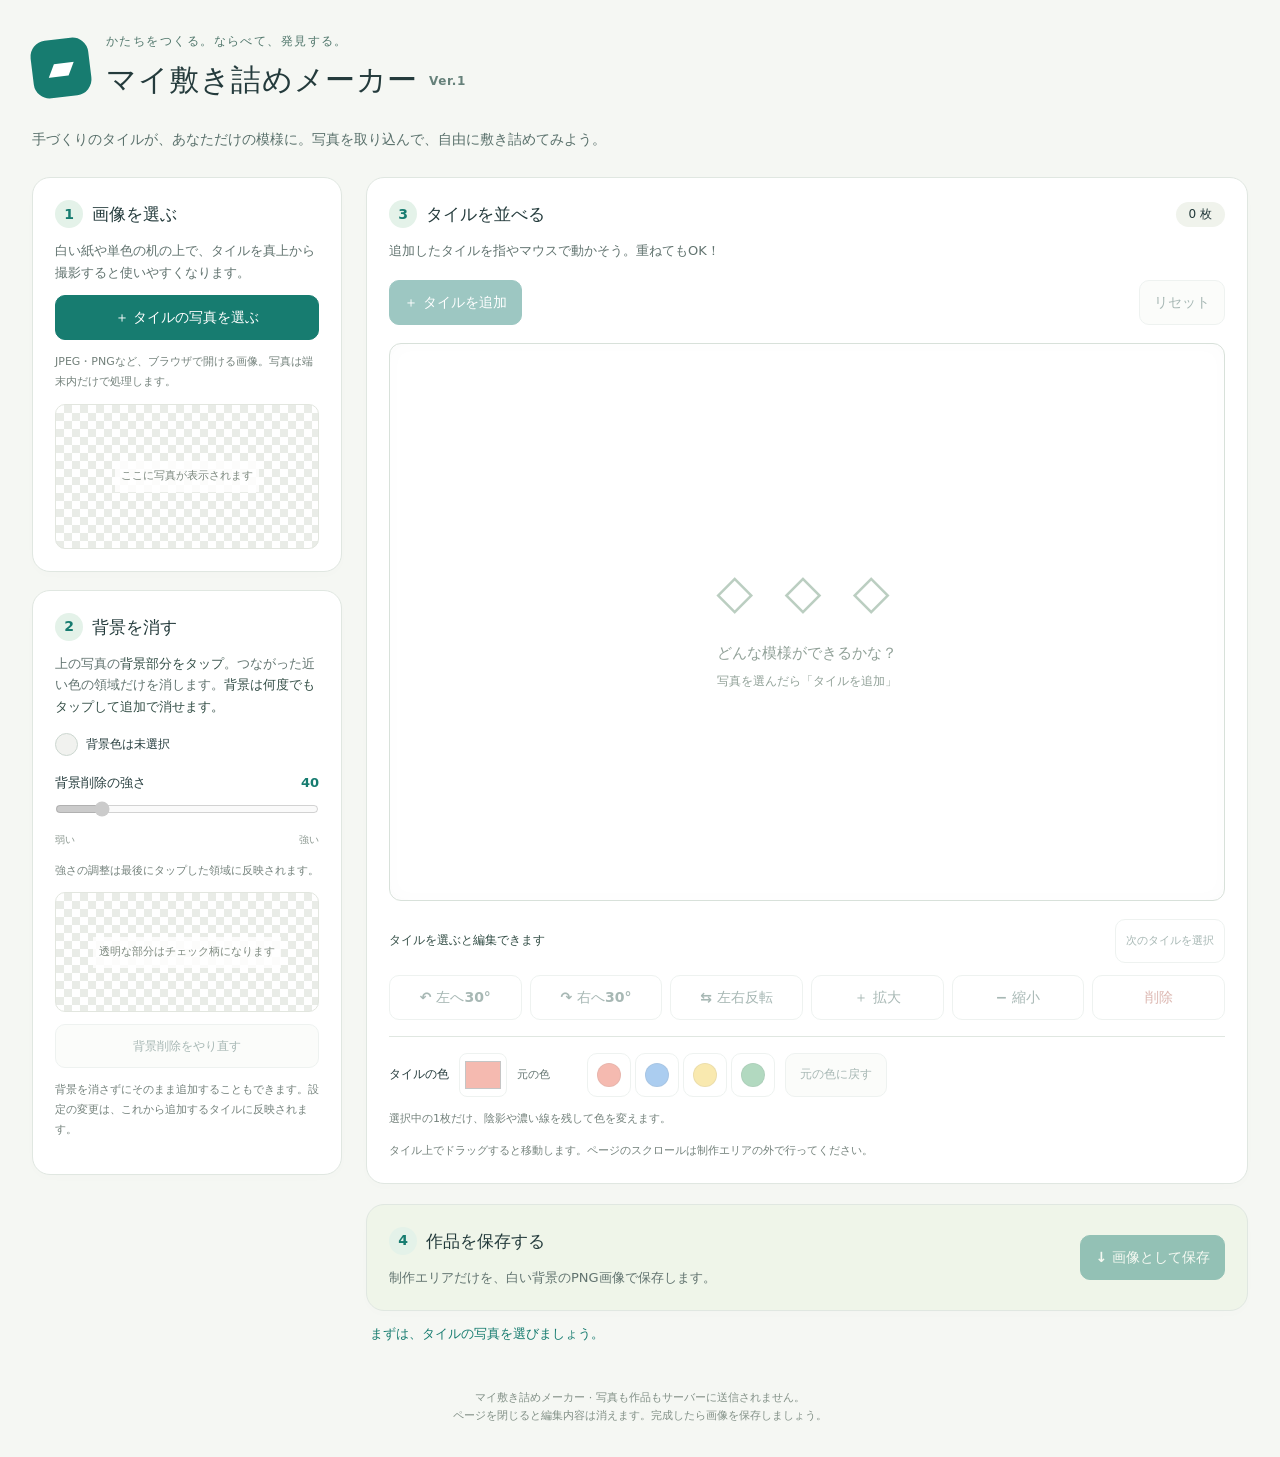
==== index.html @ 6e085db0 "Complete tiling maker with background removal and color editing" ====
<!doctype html>
<html lang="ja">
<head><meta charset="utf-8"><meta name="viewport" content="width=device-width, initial-scale=1"><meta name="theme-color" content="#177c70"><title>マイ敷き詰めメーカー</title><link rel="stylesheet" href="style.css"><script src="app.js" defer></script></head>
<body>
<header><div class="brand-icon" aria-hidden="true">▰</div><div><p class="eyebrow">かたちをつくる。ならべて、発見する。</p><h1>マイ敷き詰めメーカー <span>Ver.1</span></h1></div></header>
<main>
<p class="intro">手づくりのタイルが、あなただけの模様に。写真を取り込んで、自由に敷き詰めてみよう。</p>
<div class="layout"><aside>
<section><h2><b>1</b> 画像を選ぶ</h2><p>白い紙や単色の机の上で、タイルを真上から撮影すると使いやすくなります。</p><label class="file-button" for="upload">＋ タイルの写真を選ぶ</label><input id="upload" type="file" accept="image/*"><p class="small">JPEG・PNGなど、ブラウザで開ける画像。写真は端末内だけで処理します。</p><div id="source-wrap" class="preview checker"><canvas id="source" aria-label="背景削除用の画像。残った背景をタップしてください"></canvas><span id="empty-source">ここに写真が表示されます</span></div></section>
<section><h2><b>2</b> 背景を消す</h2><p>上の写真の<strong>背景部分をタップ</strong>。つながった近い色の領域だけを消します。<strong>背景は何度でもタップして追加で消せます。</strong></p><div class="color-row"><span id="swatch"></span><span id="color-label">背景色は未選択</span></div><label class="range-label" for="threshold">背景削除の強さ <output id="threshold-value">40</output></label><input id="threshold" type="range" min="0" max="255" value="40" disabled><div class="range-ends"><span>弱い</span><span>強い</span></div><p class="small">強さの調整は最後にタップした領域に反映されます。</p><div class="preview checker result"><canvas id="processed" aria-label="背景削除後のタイル"></canvas><span id="empty-result">透明な部分はチェック柄になります</span></div><button id="restore" class="subtle" disabled>背景削除をやり直す</button><p class="small">背景を消さずにそのまま追加することもできます。設定の変更は、これから追加するタイルに反映されます。</p></section>
</aside><div class="workspace">
<section class="board-section"><div class="section-heading"><h2><b>3</b> タイルを並べる</h2><span id="count" class="badge">0 枚</span></div><p>追加したタイルを指やマウスで動かそう。重ねてもOK！</p><div class="top-actions"><button id="add" class="primary" disabled>＋ タイルを追加</button><button id="reset" class="subtle" disabled>リセット</button></div><div class="board-wrap"><canvas id="board" width="1200" height="800" tabindex="0" aria-label="敷き詰め制作エリア。タイルをタップして選択し、ドラッグで移動。選択後は矢印キーでも移動できます。"></canvas><div id="board-empty"><div aria-hidden="true">◇ ◇ ◇</div>どんな模様ができるかな？<small>写真を選んだら「タイルを追加」</small></div></div>
<div class="selection-bar"><strong id="selection-label">タイルを選ぶと編集できます</strong><button id="next" disabled>次のタイルを選択</button></div><div class="edit-buttons" role="group" aria-label="選択したタイルの操作"><button id="left" disabled>↶ 左へ30°</button><button id="right" disabled>↷ 右へ30°</button><button id="flip" disabled>⇆ 左右反転</button><button id="grow" disabled>＋ 拡大</button><button id="shrink" disabled>− 縮小</button><button id="delete" class="danger" disabled>削除</button></div><div class="tile-colors" role="group" aria-label="選択したタイルの色">
<label for="tile-color">タイルの色</label><input id="tile-color" type="color" value="#e85d45" disabled aria-describedby="color-help"><span id="tile-color-state">元の色</span>
<div class="color-presets"><button data-tile-color="#e85d45" style="--preset:#e85d45" aria-label="赤" aria-pressed="false" disabled></button><button data-tile-color="#3889dc" style="--preset:#3889dc" aria-label="青" aria-pressed="false" disabled></button><button data-tile-color="#f2cc42" style="--preset:#f2cc42" aria-label="黄" aria-pressed="false" disabled></button><button data-tile-color="#49a66b" style="--preset:#49a66b" aria-label="緑" aria-pressed="false" disabled></button></div>
<button id="color-reset" class="subtle" disabled>元の色に戻す</button></div><p id="color-help" class="small">選択中の1枚だけ、陰影や濃い線を残して色を変えます。</p><p class="small board-help">タイル上でドラッグすると移動します。ページのスクロールは制作エリアの外で行ってください。</p></section>
<section class="save-section"><div><h2><b>4</b> 作品を保存する</h2><p>制作エリアだけを、白い背景のPNG画像で保存します。</p></div><button id="save" class="primary" disabled>↓ 画像として保存</button></section><p id="status" role="status" aria-live="polite">まずは、タイルの写真を選びましょう。</p><div id="download-fallback" hidden><p>保存されない場合は、下のリンクを開いて画像を長押しして保存してください。</p><a id="download-link" target="_blank" rel="noopener">保存用の画像を開く</a></div>
</div></div>
<footer>マイ敷き詰めメーカー · 写真も作品もサーバーに送信されません。<br>ページを閉じると編集内容は消えます。完成したら画像を保存しましょう。</footer>
</main></body></html>
---- style.css ----
:root{font-family:system-ui,-apple-system,"Hiragino Kaku Gothic ProN","Noto Sans JP",sans-serif;color:#243b3c;background:#f5f7f3;font-synthesis:none;line-height:1.65}*{box-sizing:border-box}body{margin:0}header{display:flex;align-items:center;gap:16px;max-width:1440px;margin:auto;padding:32px 32px 12px}.brand-icon{background:#177c70;color:white;font-size:35px;border-radius:16px;width:58px;height:58px;text-align:center;transform:rotate(-7deg)}h1{font-size:clamp(20px,3vw,30px);margin:0;letter-spacing:.02em}h1 span{font-size:12px;color:#66817a;vertical-align:middle;white-space:nowrap}.eyebrow{font-size:12px;color:#52786d;margin:0 0 3px;letter-spacing:.12em}main{max-width:1440px;margin:auto;padding:0 32px}.intro{margin:12px 0 26px;color:#59706b;font-size:14px}.layout{display:grid;grid-template-columns:310px minmax(0,1fr);gap:24px}section{background:white;border:1px solid #e0e7e1;border-radius:18px;padding:22px;box-shadow:0 3px 12px #20382c03}aside{display:flex;flex-direction:column;gap:18px}h2{font-size:17px;margin:0;display:flex;align-items:center;gap:9px}h2 b{display:inline-grid;place-items:center;border-radius:50%;background:#e4f2e9;color:#177c70;width:28px;height:28px;font-size:14px}p{font-size:13px;color:#61736f;margin:12px 0}strong{color:#334e46}button,.file-button{font:inherit;font-size:14px;font-weight:650;min-height:44px;padding:10px 14px;border:1px solid #d8e2dd;border-radius:10px;background:white;color:#30574f;cursor:pointer;text-align:center;display:inline-flex;justify-content:center;align-items:center;gap:7px;touch-action:manipulation}button:hover:not(:disabled),.file-button:hover{background:#edf5ef;border-color:#86b4a7}button:focus-visible,a:focus-visible,.file-button:focus-visible,input:focus-visible,canvas:focus-visible{outline:3px solid #e8a93e;outline-offset:3px}button:disabled{opacity:.42;cursor:not-allowed}.primary,.file-button{background:#177c70;color:white;border-color:#177c70}.primary:hover:not(:disabled),.file-button:hover{background:#106357;color:white}.file-button{width:100%}#upload{display:block;width:100%;font-size:12px;margin-top:10px}#upload::file-selector-button{display:none}.small{font-size:11px;line-height:1.8;color:#73817b}.preview{position:relative;min-height:145px;display:grid;place-items:center;border:1px solid #e2e6df;border-radius:10px;overflow:hidden}.checker{background-color:#fff;background-image:conic-gradient(#e9ece7 25%,transparent 0 50%,#e9ece7 0 75%,transparent 0);background-size:16px 16px}.preview canvas{max-width:100%;max-height:240px;width:auto;height:auto;display:none}.preview span{font-size:11px;background:#ffffffd9;padding:6px;color:#7c887e}.preview canvas.ready{display:block}#source{cursor:crosshair;touch-action:manipulation}.result{min-height:120px;margin:12px 0}.result canvas{max-height:175px}.color-row{display:flex;align-items:center;gap:8px;font-size:12px;margin:16px 0}#swatch{width:23px;height:23px;border:1px solid #ccd7d0;border-radius:50%;background:#f1f2ef}.range-label{display:flex;justify-content:space-between;font-size:13px}output{font-weight:700;color:#177c70}input[type=range]{width:100%;accent-color:#177c70;min-height:30px;margin:0}.range-ends{display:flex;justify-content:space-between;font-size:10px;color:#89968e}.subtle{background:#f7f9f5}#restore{width:100%;font-size:12px}.section-heading{display:flex;justify-content:space-between;align-items:center}.badge{font-size:12px;background:#f0f3ec;border-radius:20px;padding:3px 13px}.top-actions{display:flex;justify-content:space-between;gap:12px;margin:18px 0}.board-wrap{position:relative;border:1px solid #d8e1da;border-radius:12px;overflow:hidden;background:white;box-shadow:inset 0 0 20px #20382c04}#board{width:100%;height:auto;aspect-ratio:3/2;display:block;touch-action:none;cursor:default}#board-empty{position:absolute;inset:0;display:flex;flex-direction:column;justify-content:center;align-items:center;pointer-events:none;color:#91a198;font-size:15px}#board-empty div{font-size:48px;letter-spacing:8px;color:#bbcec1;margin-bottom:10px}#board-empty small{font-size:12px;margin-top:6px}#board-empty[hidden]{display:none}.selection-bar{display:flex;align-items:center;justify-content:space-between;gap:10px;margin:18px 0 12px}.selection-bar strong{font-size:12px}#next{font-size:11px;padding:6px 10px}.edit-buttons{display:grid;grid-template-columns:repeat(3,1fr);gap:8px}.danger{color:#ad5445}.board-help{margin-bottom:0}.save-section{display:flex;justify-content:space-between;align-items:center;gap:16px;margin-top:20px;background:#eff5e9}.save-section p{margin-bottom:0}.save-section button{white-space:nowrap}#status{padding:0 4px;color:#177c70;font-size:13px}#download-fallback{padding:15px;background:#fff4d9;border-radius:10px}a{color:#177c70}footer{text-align:center;padding:32px 10px;font-size:11px;color:#829087}@media(min-width:1200px){.edit-buttons{grid-template-columns:repeat(6,1fr)}}@media(max-width:850px){.layout{grid-template-columns:250px minmax(0,1fr);gap:16px}main{padding:0 20px}header{padding:24px 20px 10px}section{padding:16px}.save-section{align-items:stretch;flex-direction:column}.edit-buttons{grid-template-columns:repeat(2,1fr)}}@media(max-width:640px){.layout{display:block}aside{gap:14px;margin-bottom:18px}.workspace{width:100%}main{padding:0 14px}header{padding:22px 14px 8px;gap:12px}.brand-icon{width:45px;height:45px;font-size:28px}.eyebrow{font-size:10px}.intro{font-size:12px;margin-bottom:18px}.preview{min-height:120px}.preview canvas{max-height:230px}.edit-buttons{grid-template-columns:repeat(3,1fr)}button{font-size:12px;padding:9px}.selection-bar{flex-wrap:wrap}.board-section{padding:14px}#board-empty{font-size:13px}#board-empty div{font-size:30px}#board-empty small{font-size:10px}}
/* Keep the native file control keyboard-accessible without a stale filename label. */
#upload{position:absolute;width:1px;height:1px;padding:0;margin:-1px;overflow:hidden;clip-path:inset(50%);white-space:nowrap;border:0}
.file-button:has(+ input:focus-visible){outline:3px solid #e8a93e;outline-offset:3px}

.tile-colors{display:flex;align-items:center;flex-wrap:wrap;gap:10px;margin-top:16px;padding-top:16px;border-top:1px solid #e0e7e1;font-size:12px}
#tile-color{width:48px;height:44px;padding:3px;border:1px solid #d8e2dd;border-radius:8px;background:white;cursor:pointer}
#tile-color:disabled{opacity:.42;cursor:not-allowed}
#tile-color-state{min-width:60px;color:#61736f;font-size:11px}
.color-presets{display:flex;gap:4px}
.color-presets button{width:44px;padding:0;background:transparent}
.color-presets button::after{content:"";width:22px;height:22px;border-radius:50%;background:var(--preset);border:1px solid #0002}
.color-presets button[aria-pressed=true]{outline:2px solid #177c70;outline-offset:-2px}
#color-reset{font-size:12px}
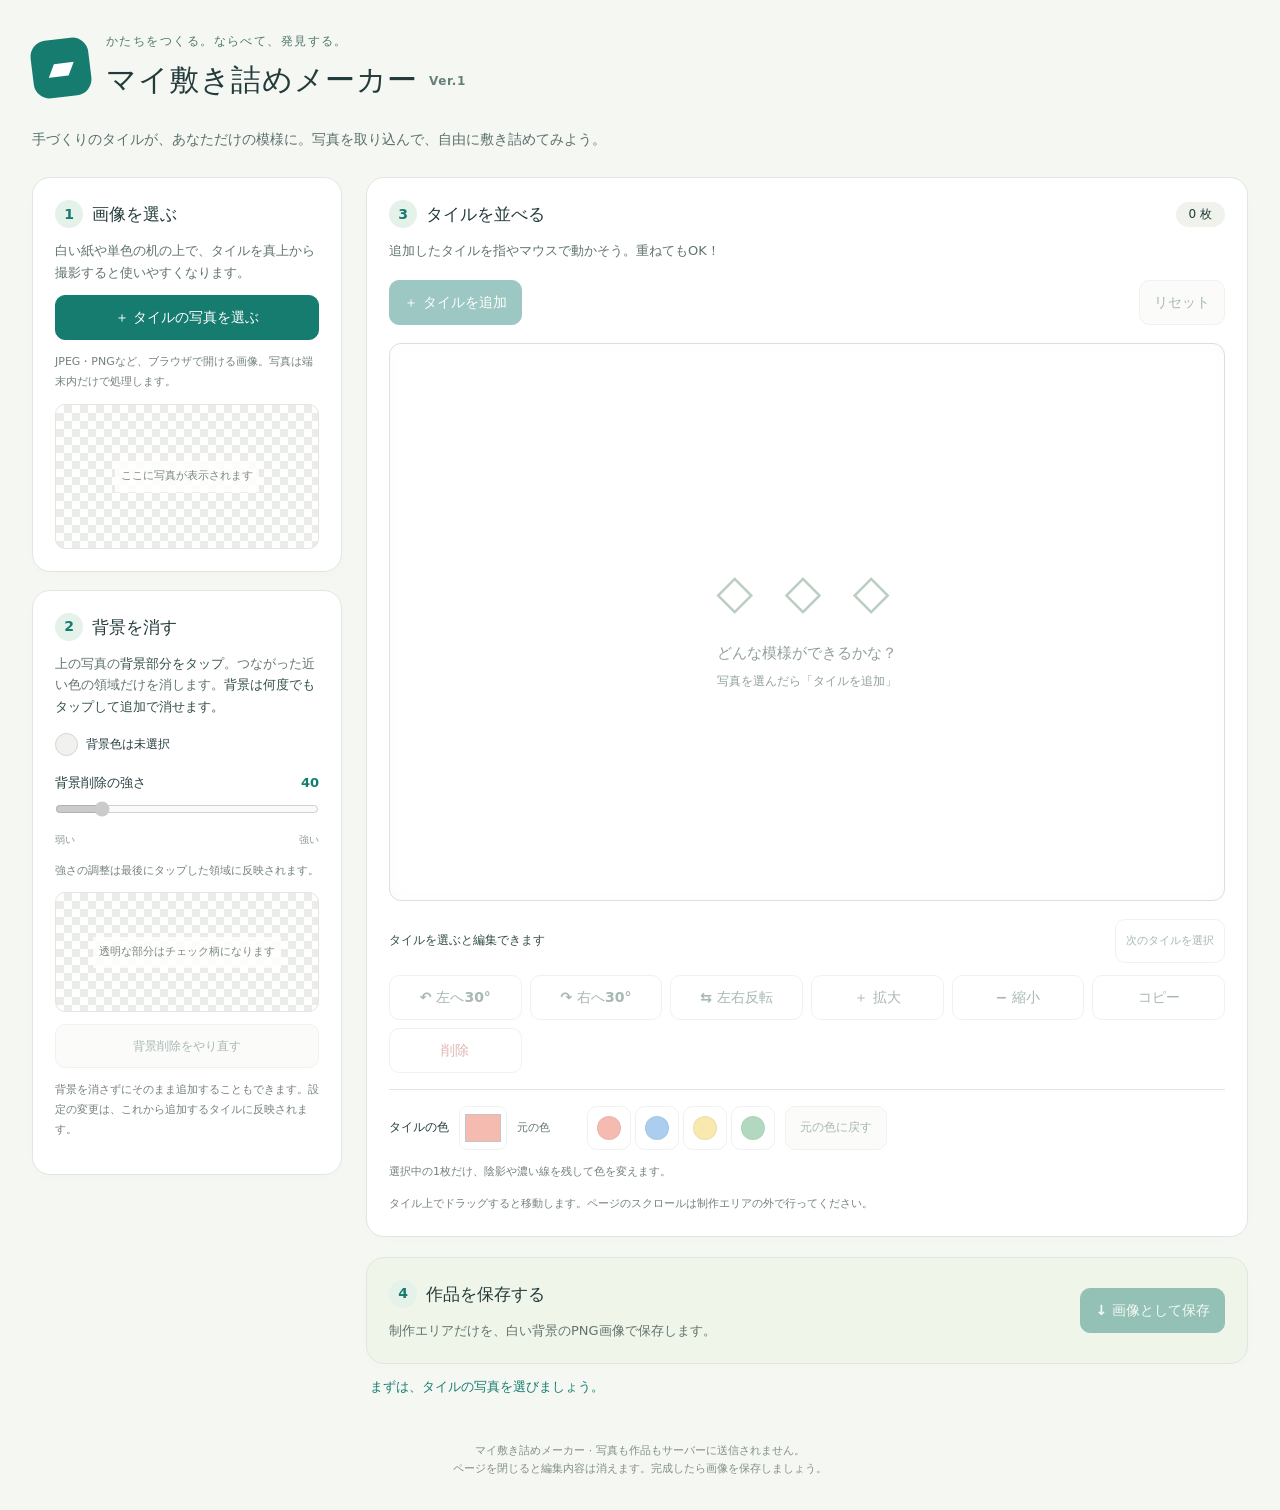
==== commit 465a8a55: "Improve tile size, copy feature, and save filenames" ====
--- a/index.html
+++ b/index.html
@@ -10,7 +10,7 @@
 <section><h2><b>2</b> 背景を消す</h2><p>上の写真の<strong>背景部分をタップ</strong>。つながった近い色の領域だけを消します。<strong>背景は何度でもタップして追加で消せます。</strong></p><div class="color-row"><span id="swatch"></span><span id="color-label">背景色は未選択</span></div><label class="range-label" for="threshold">背景削除の強さ <output id="threshold-value">40</output></label><input id="threshold" type="range" min="0" max="255" value="40" disabled><div class="range-ends"><span>弱い</span><span>強い</span></div><p class="small">強さの調整は最後にタップした領域に反映されます。</p><div class="preview checker result"><canvas id="processed" aria-label="背景削除後のタイル"></canvas><span id="empty-result">透明な部分はチェック柄になります</span></div><button id="restore" class="subtle" disabled>背景削除をやり直す</button><p class="small">背景を消さずにそのまま追加することもできます。設定の変更は、これから追加するタイルに反映されます。</p></section>
 </aside><div class="workspace">
 <section class="board-section"><div class="section-heading"><h2><b>3</b> タイルを並べる</h2><span id="count" class="badge">0 枚</span></div><p>追加したタイルを指やマウスで動かそう。重ねてもOK！</p><div class="top-actions"><button id="add" class="primary" disabled>＋ タイルを追加</button><button id="reset" class="subtle" disabled>リセット</button></div><div class="board-wrap"><canvas id="board" width="1200" height="800" tabindex="0" aria-label="敷き詰め制作エリア。タイルをタップして選択し、ドラッグで移動。選択後は矢印キーでも移動できます。"></canvas><div id="board-empty"><div aria-hidden="true">◇ ◇ ◇</div>どんな模様ができるかな？<small>写真を選んだら「タイルを追加」</small></div></div>
-<div class="selection-bar"><strong id="selection-label">タイルを選ぶと編集できます</strong><button id="next" disabled>次のタイルを選択</button></div><div class="edit-buttons" role="group" aria-label="選択したタイルの操作"><button id="left" disabled>↶ 左へ30°</button><button id="right" disabled>↷ 右へ30°</button><button id="flip" disabled>⇆ 左右反転</button><button id="grow" disabled>＋ 拡大</button><button id="shrink" disabled>− 縮小</button><button id="delete" class="danger" disabled>削除</button></div><div class="tile-colors" role="group" aria-label="選択したタイルの色">
+<div class="selection-bar"><strong id="selection-label">タイルを選ぶと編集できます</strong><button id="next" disabled>次のタイルを選択</button></div><div class="edit-buttons" role="group" aria-label="選択したタイルの操作"><button id="left" disabled>↶ 左へ30°</button><button id="right" disabled>↷ 右へ30°</button><button id="flip" disabled>⇆ 左右反転</button><button id="grow" disabled>＋ 拡大</button><button id="shrink" disabled>− 縮小</button><button id="copy" disabled>コピー</button><button id="delete" class="danger" disabled>削除</button></div><div class="tile-colors" role="group" aria-label="選択したタイルの色">
 <label for="tile-color">タイルの色</label><input id="tile-color" type="color" value="#e85d45" disabled aria-describedby="color-help"><span id="tile-color-state">元の色</span>
 <div class="color-presets"><button data-tile-color="#e85d45" style="--preset:#e85d45" aria-label="赤" aria-pressed="false" disabled></button><button data-tile-color="#3889dc" style="--preset:#3889dc" aria-label="青" aria-pressed="false" disabled></button><button data-tile-color="#f2cc42" style="--preset:#f2cc42" aria-label="黄" aria-pressed="false" disabled></button><button data-tile-color="#49a66b" style="--preset:#49a66b" aria-label="緑" aria-pressed="false" disabled></button></div>
 <button id="color-reset" class="subtle" disabled>元の色に戻す</button></div><p id="color-help" class="small">選択中の1枚だけ、陰影や濃い線を残して色を変えます。</p><p class="small board-help">タイル上でドラッグすると移動します。ページのスクロールは制作エリアの外で行ってください。</p></section>
